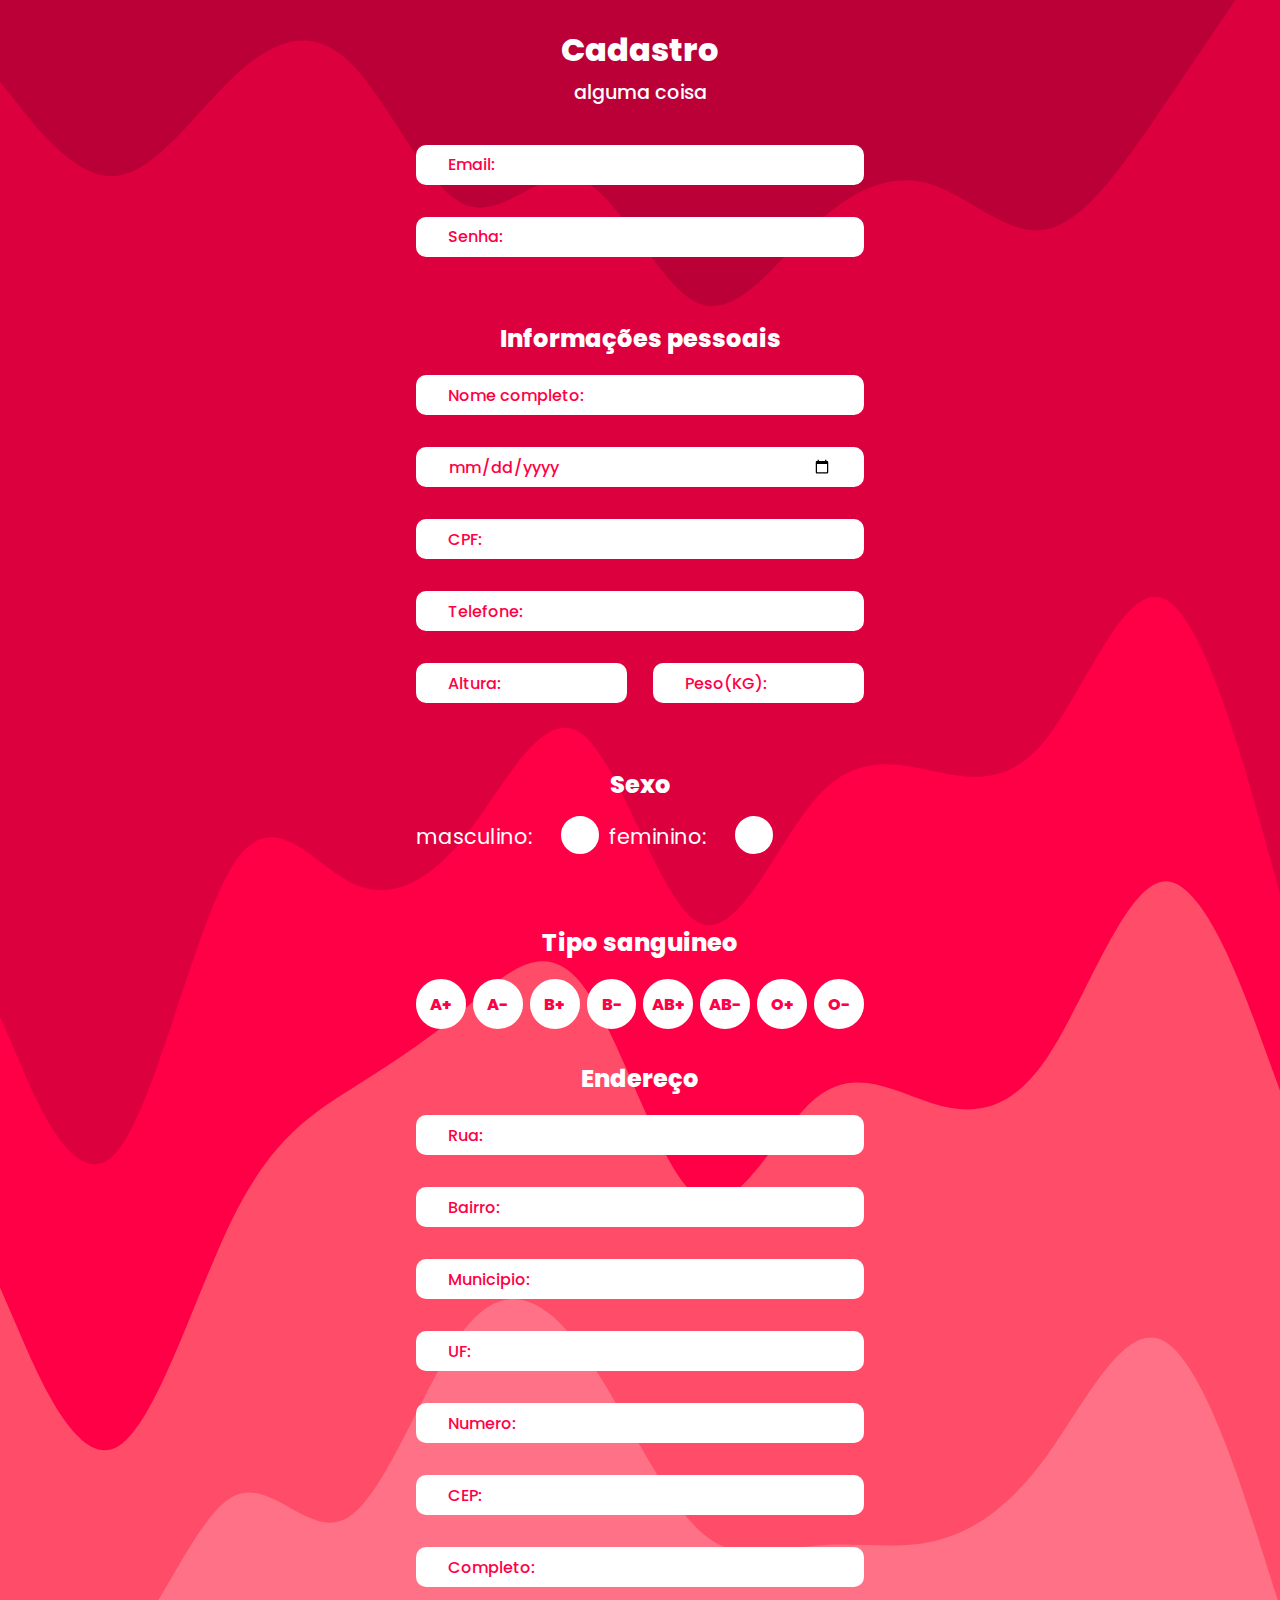
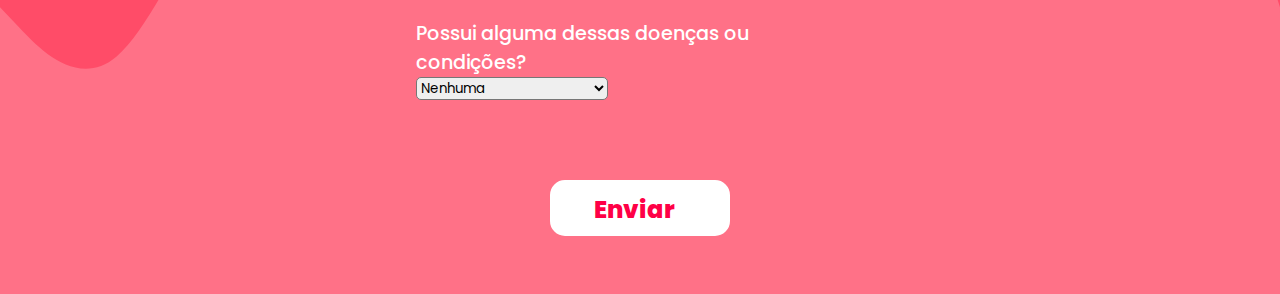
==== views/cadastro.html @ 699baf09 "Add files via upload" ====
<!DOCTYPE html>
<html lang="en">
<head>
  <meta charset="UTF-8">
  <meta name="viewport" content="width=device-width, initial-scale=1.0">
  <title>Cadastro</title>

  <link type="image/png" sizes="32x32" rel="icon" href="assets/img/icons8-morcego-32.png">

  <link rel="stylesheet" href="../assets/css/cadastro.css">
  <link rel="stylesheet" href="../assets/css/md-cadastro.css">
  
  <script src="../assets/js/cadastro.js" defer></script>

  <link rel="stylesheet" href="https://cdnjs.cloudflare.com/ajax/libs/font-awesome/6.4.0/css/all.min.css"
  integrity="sha512-iecdLmaskl7CVkqkXNQ/ZH/XLlvWZOJyj7Yy7tcenmpD1ypASozpmT/E0iPtmFIB46ZmdtAc9eNBvH0H/ZpiBw=="
  crossorigin="anonymous" referrerpolicy="no-referrer"/>

</head>
<body>
  <main class="container-cadastro">
    <div class="titulo">
      <h1>Cadastro</h1>
      <p>alguma coisa</p>
    </div>

    <form action="\" method="post">
    <div class="email">
        <input type="email" name="email" id="email" placeholder="Email:">
        <input type="password" name="senha" id="senha" placeholder="Senha:">
    </div>

    <div class="info-pessoal">
      <p>Informações pessoais</p>
      
        <input type="text" name="nome" id="nome" placeholder="Nome completo:">
        <input type="date" name="data-nasc" id="data-nasc" >
        <input type="text" name="cpf" id="cpf" placeholder="CPF:">
        <input type="text" name="telefone" id="telefone" placeholder="Telefone:">

        <div class="peso-altura">
          <input type="number" name="altura" id="altura" placeholder="Altura:">
          <input type="number" name="peso" id="peso" placeholder="Peso(KG):">
        </div>
    </div>

    <div class="sexo">
      <p>Sexo</p>
      <div class="lista-sexo">
        <label for="masculino">masculino:</label>
        <input type="radio" name="sexo" id="masculino">
        <label for="feminino">feminino:</label>
        <input type="radio" name="sexo" id="feminino">
      </div>
    </div>
    
    <div class="tipo-sangue">
      <p>Tipo sanguineo</p>
      <div class="lista-sangue">
       <ul class="ul-sangue">
          <li  class="li-sangue">
            <label for="A-mais" class="A-mais">A+</label>
            <input type="radio" name="sangue" id="A-mais" >
          </li>

          <li  class="li-sangue">
            <label for="A-menos" class="A-menos">A-</label>
            <input type="radio" name="sangue" id="A-menos">
          </li>

          <li  class="li-sangue">
            <label for="B-mais" class="B-mais">B+</label>
            <input type="radio" name="sangue" id="B-mais">
          </li>

          <li  class="li-sangue">
            <label for="B-menos" class="B-menos">B-</label>
            <input type="radio" name="sangue" id="B-menos">
          </li>

          <li  class="li-sangue">
            <label for="AB-mais" class="AB-mais">AB+</label>
            <input type="radio" name="sangue" id="AB-mais">
          </li>

          <li  class="li-sangue">
            <label for="AB-menos" class="AB-menos">AB-</label>
            <input type="radio" name="sangue" id="AB-menos">
          </li>

          <li  class="li-sangue">
            <label for="O-mais"class="O-mais">O+</label>
            <input type="radio" name="sangue" id="O-mais">
          </li>

          <li  class="li-sangue">
            <label for="O-menos" class="O-menos">O-</label>
            <input type="radio" class="radio-sangue" name="sangue" id="O-menos">
          </li>
       </ul>
      </div>
    </div>
    <div class="endereco">
      <p>Endereço</p>
      <ul>
        <li><input type="text" name="rua" id="rua" placeholder="Rua:"></li>
        <li><input type="text" name="bairro" id="bairro" placeholder="Bairro:"></li>
        <li><input type="text" name="municipio" id="municipio" placeholder="Municipio:"></li>
        <li><input type="text" name="uf" id="uf" placeholder="UF:"></li>
        <li><input type="text" name="numero" id="numero" placeholder="Numero:"></li>
        <li><input type="text" name="cep" id="cep" placeholder="CEP:"></li>
        <li><input type="text" name="completo" id="completo" placeholder="Completo:"></li>
      </ul>
    </div>
    <div class="doenca">
      <label for="select-doencas">Possui alguma dessas doenças ou condições? </label>
      <select name="select-doencas" id="select-doencas">
        <option value="0">Nenhuma</option>
        <option value="1">Síndrome cardiorrenal</option>
        <option value="2">Doença hematológica</option>
        <option value="3">Doença pulmonar</option>
        <option value="4">Doença hepática</option>
        <option value="5">Doença autoimune</option>
        <option value="6">Diabete</option>
        <option value="7">hipertireoidismo</option>
        <option value="8">Hanseníase</option>
        <option value="9">Tuberculose</option>
        <option value="10">Câncer</option>
        <option value="11">Sangramentos anormais</option>
        <option value="12">Chagas</option>
        <option value="13">Hepatite</option>
        <option value="14">AIDS</option>
        <option value="15">Sífilis</option>
      </select>
    </div>
    <button>Enviar<i class="fa-solid fa-paper-plane"></i></button>
  </form>
  </main>
  
</body>
</html>
---- assets/css/cadastro.css ----
@charset "UTF-8";

@import url('https://fonts.googleapis.com/css2?family=Grenze+Gotisch:wght@100;200;300;400;500;600;700;800;900&family=Merriweather:wght@300;400;700;900&family=Poppins:ital,wght@0,100;0,200;0,300;0,400;0,500;0,800;0,900;1,100;1,200;1,300;1,400;1,800&display=swap');

*{
  margin: 0;
  padding: 0;
  box-sizing: border-box;
  font-family: 'Poppins', sans-serif;
}

main {
  width: 100%;
  padding: 2% 15%;  
  background-image: url(../img/background-cadastro.svg);
  background-repeat: no-repeat;
  background-position: center;
  background-size: cover;
}

.titulo {
  width: 100%;
  text-align: center;
  padding-bottom: 1.5%;
}

form {
  width: 100%;
  display: flex;
  flex-direction: column;
  justify-content: center;
  align-items: center;
}

form ul{
  list-style: none;
}

form p {
  font-size: 1.5rem;
  padding-top: 2rem;
  padding-bottom: 1.2rem;
  color: white;
  font-weight: 800;
}
.titulo h1{
  font-size: 2rem;
  padding-bottom: .3rem;
  color: white;
  font-weight: 800;
}
.titulo p{
  font-size: 1.2rem;
  padding-bottom: 1.5rem;
  color: white;
  font-weight: 500;
}

form input {
  padding: .4rem 2rem;
  height: 2.5rem;
  margin-bottom: 2rem;
  border-radius: 10px;
  border: none;
  color: #FF0046;
  font-weight: 500;
  font-size: 1rem;
}
form input::placeholder, form input[type=date] {
  color: #FF0046;
  font-size: 1rem;
  font-weight: 500;
  
}



.email{
  width: 100%;
  display: flex;
  flex-direction: column;
  align-items: center;
}

.email input{
  width: 50%;
  
  
  border: none;
  background-color: white;
  border-radius: 10px;
}

.info-pessoal {
  width: 100%;
  display: flex;
  flex-direction: column;
  align-items: center;
  flex-wrap: wrap;
}



.info-pessoal input{
  width: 50%;
  background-color: white;
  
}

.peso-altura {
  width: 50%;
  display: flex;
  flex-direction: row;
  flex-wrap: wrap;
  gap: 6%;
}
.peso-altura input {
  width: 47%;
}

.sexo {
  width: 100%;
  display: flex;
  flex-direction: column;
  align-items: center;
  color: white;
}

.lista-sexo { 
  width: 50%;
  display: flex; 
  gap: 2rem;
}
.lista-sexo label{ 
  font-size: 1.3rem;
  cursor: pointer;
  
}


.lista-sexo input[type='radio']:after {
  width: 2rem;
  height: 2rem;
  border-radius: 20px;
  top: -5px;
  left: -3px;
  position: relative;
  background-color: white;
  content: '';
  display: inline-block;
  visibility: visible;
  cursor: pointer;
  border: 3px solid white;
}

.lista-sexo input[type='radio']:checked:after {
  width: 2rem;
  height: 2rem;
  border-radius: 20px;
  top: -5px;
  left: -3px;
  position: relative;
  background-color: #FF7187;
  content: '';
  display: inline-block;
  visibility: visible;
  border: 3px solid white;
}

.tipo-sangue {
  width: 100%;
  display: flex;
  flex-direction: column;
  align-items: center;
}

.lista-sangue {
  width: 50%;
  display: flex;
  gap: 1rem;
  align-items: center;
}
.lista-sangue input[type='radio'] {
 display: none;
}

.lista-sangue ul {
  display: flex;
  justify-content: space-between;
  width: 100%;
  flex-wrap: wrap;
}
.lista-sangue label{
  display: inline-flex;
  width: 3.12rem;
  height: 3.12rem;
  font-weight: 800;
  place-items:center;
  background-color: white;
  border-radius: 50%;
  cursor: pointer;
  align-items: center;
  justify-content: center;
  cursor: pointer;
  color: #FF0046;
  border: 2px solid white;
  transition: .5s ease-in-out;
} 

.clicado {
  color: white  !important;
  background-color: transparent !important;
}

.endereco {
  width: 100%;
  display: flex;
  flex-direction: column;
  align-items: center;
}


.endereco ul{
  width: 50%;
  display: flex;
  flex-direction: column;
  align-items: center;
}
.endereco li, .endereco input{
  width: 100%;
}


.doenca {
  color: white;
  font-size: 1.2rem;
  font-weight: 500;
  width: 50%;
  display: flex;
  flex-direction: column;
  padding-bottom: 5rem;
  text-align: start;
}
.doenca select{
  width: 12rem;
  border-radius: 5px;
}






form button {
  width: 20%;
  height: 3.5rem;
  font-size: 1.5rem;
  padding: .5rem;
  font-weight: 800;
  color: #FF0046;
  border: none;
  border-radius: 15px;
  margin-bottom: 2rem;
  cursor: pointer;
  border: 4px solid white;
  background-color: white;
  transition: .5s ease-in-out;
}
form button:hover {
 background-color: transparent;
 color: white;
}
form button i {
  padding-left: .7rem;
}
---- assets/css/md-cadastro.css ----
@media screen and (max-width: 1237px) {
  .email input, .info-pessoal input, .lista-sexo, .lista-sangue, .endereco ul, .doenca {
    width: 70%;
  }
  
  .peso-altura {
    width: 70%;
    gap: 2%;
  }

  .peso-altura input {
    width: 49%;
  }

  form button {
    width: 30%;
  }
}


@media screen and (max-width: 900px) {
  .email input, .info-pessoal input, .lista-sexo, .lista-sangue, .endereco ul {
    width: 90%;
  }
  
  .peso-altura {
    width: 90%;
    gap: 2%;
  }

}

@media screen and (max-width: 773px) {
  .email input, .info-pessoal input, .lista-sexo, .lista-sangue, .endereco ul {
    width: 100%;
  }
  
  .peso-altura {
    width: 100%;
    gap: 2%;
  }

  
  form button {
    width: 40%;
  }

}

@media screen and (max-width: 620px) {
  
  main {
    padding: 2% 10%;
  }
}

@media screen and (max-width: 527px) {
  
  main {
    padding: 2% 5%;
  }
}
@media screen and (max-width: 499px) {
  
  main {
    padding: 2%;
  }
}
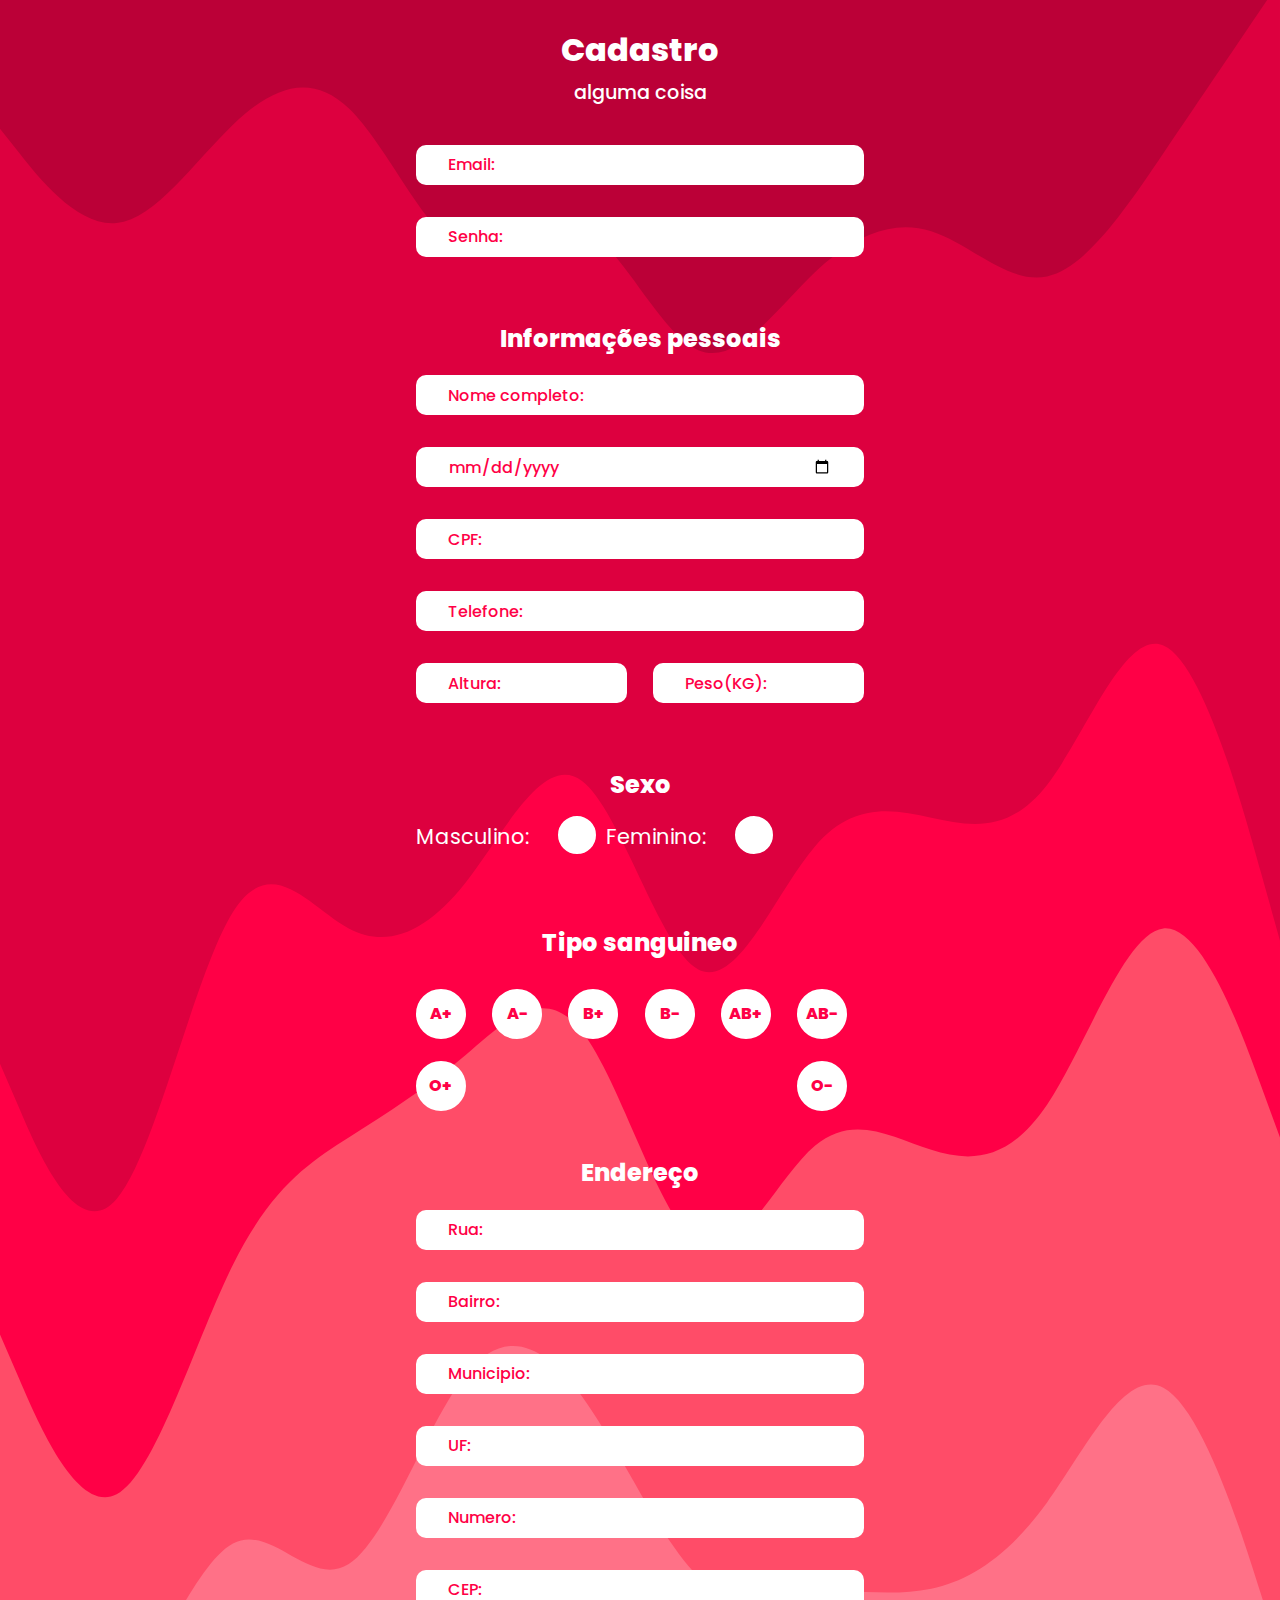
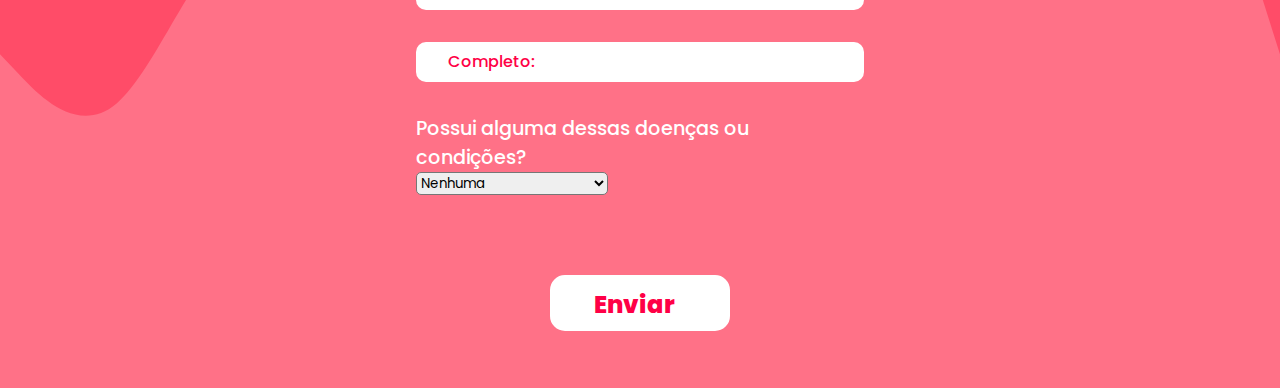
==== commit 05463c63: "Add files via upload" ====
--- a/views/cadastro.html
+++ b/views/cadastro.html
@@ -8,7 +8,7 @@
   <link type="image/png" sizes="32x32" rel="icon" href="assets/img/icons8-morcego-32.png">
 
   <link rel="stylesheet" href="../assets/css/cadastro.css">
-  <link rel="stylesheet" href="../assets/css/md-cadastro.css">
+  <link rel="stylesheet" href="../assets/css/mq-cadastro.css">
   
   <script src="../assets/js/cadastro.js" defer></script>
 
@@ -26,30 +26,30 @@
 
     <form action="\" method="post">
     <div class="email">
-        <input type="email" name="email" id="email" placeholder="Email:">
-        <input type="password" name="senha" id="senha" placeholder="Senha:">
+        <input type="email" name="email" id="email" placeholder="Email:" maxlength="100" minlength="15" required>
+        <input type="password" name="senha" id="senha" placeholder="Senha:" maxlength="50" minlength="5" required>
     </div>
 
     <div class="info-pessoal">
       <p>Informações pessoais</p>
-      
-        <input type="text" name="nome" id="nome" placeholder="Nome completo:">
-        <input type="date" name="data-nasc" id="data-nasc" >
-        <input type="text" name="cpf" id="cpf" placeholder="CPF:">
-        <input type="text" name="telefone" id="telefone" placeholder="Telefone:">
+       
+        <input type="text" name="nome" id="nome" placeholder="Nome completo:" maxlength="200" minlength="10"required>
+        <input type="date" name="data-nasc" id="data-nasc" required>
+        <input type="text" name="cpf" id="cpf" placeholder="CPF:" maxlength="14" minlength="14" required>
+        <input type="text" name="telefone" id="telefone" placeholder="Telefone:" maxlength="18" minlength="15" required>
 
         <div class="peso-altura">
-          <input type="number" name="altura" id="altura" placeholder="Altura:">
-          <input type="number" name="peso" id="peso" placeholder="Peso(KG):">
+          <input type="number" name="altura" id="altura" placeholder="Altura:" step="0.1" maxlength="4" minlength="3" required>
+          <input type="number" name="peso" id="peso" placeholder="Peso(KG):" step="0.1" maxlength="6" minlength="3" required>
         </div>
     </div>
 
     <div class="sexo">
       <p>Sexo</p>
-      <div class="lista-sexo">
-        <label for="masculino">masculino:</label>
-        <input type="radio" name="sexo" id="masculino">
-        <label for="feminino">feminino:</label>
+      <div class="lista-sexo " >
+        <label for="masculino">Masculino:</label>
+        <input type="radio" name="sexo" id="masculino" required>
+        <label for="feminino">Feminino:</label>
         <input type="radio" name="sexo" id="feminino">
       </div>
     </div>
@@ -60,42 +60,42 @@
        <ul class="ul-sangue">
           <li  class="li-sangue">
             <label for="A-mais" class="A-mais">A+</label>
-            <input type="radio" name="sangue" id="A-mais" >
+            <input type="radio" name="sangue" id="A-mais" required>
           </li>
 
           <li  class="li-sangue">
             <label for="A-menos" class="A-menos">A-</label>
-            <input type="radio" name="sangue" id="A-menos">
+            <input type="radio" name="sangue" id="A-menos" required>
           </li>
 
           <li  class="li-sangue">
             <label for="B-mais" class="B-mais">B+</label>
-            <input type="radio" name="sangue" id="B-mais">
+            <input type="radio" name="sangue" id="B-mais" required>
           </li>
 
           <li  class="li-sangue">
             <label for="B-menos" class="B-menos">B-</label>
-            <input type="radio" name="sangue" id="B-menos">
+            <input type="radio" name="sangue" id="B-menos" required>
           </li>
 
           <li  class="li-sangue">
             <label for="AB-mais" class="AB-mais">AB+</label>
-            <input type="radio" name="sangue" id="AB-mais">
+            <input type="radio" name="sangue" id="AB-mais" required>
           </li>
 
           <li  class="li-sangue">
             <label for="AB-menos" class="AB-menos">AB-</label>
-            <input type="radio" name="sangue" id="AB-menos">
+            <input type="radio" name="sangue" id="AB-menos" required>
           </li>
 
           <li  class="li-sangue">
             <label for="O-mais"class="O-mais">O+</label>
-            <input type="radio" name="sangue" id="O-mais">
+            <input type="radio" name="sangue" id="O-mais" required>
           </li>
 
           <li  class="li-sangue">
             <label for="O-menos" class="O-menos">O-</label>
-            <input type="radio" class="radio-sangue" name="sangue" id="O-menos">
+            <input type="radio" class="radio-sangue" name="sangue" id="O-menos" required> 
           </li>
        </ul>
       </div>
@@ -103,18 +103,18 @@
     <div class="endereco">
       <p>Endereço</p>
       <ul>
-        <li><input type="text" name="rua" id="rua" placeholder="Rua:"></li>
-        <li><input type="text" name="bairro" id="bairro" placeholder="Bairro:"></li>
-        <li><input type="text" name="municipio" id="municipio" placeholder="Municipio:"></li>
-        <li><input type="text" name="uf" id="uf" placeholder="UF:"></li>
-        <li><input type="text" name="numero" id="numero" placeholder="Numero:"></li>
-        <li><input type="text" name="cep" id="cep" placeholder="CEP:"></li>
+        <li><input type="text" name="rua" id="rua" placeholder="Rua:" required></li>
+        <li><input type="text" name="bairro" id="bairro" placeholder="Bairro:" required></li>
+        <li><input type="text" name="municipio" id="municipio" placeholder="Municipio:" required></li>
+        <li><input type="text" name="uf" id="uf" placeholder="UF:" required></li>
+        <li><input type="text" name="numero" id="numero" placeholder="Numero:" required></li>
+        <li><input type="text" name="cep" id="cep" placeholder="CEP:" required></li>
         <li><input type="text" name="completo" id="completo" placeholder="Completo:"></li>
       </ul>
     </div>
     <div class="doenca">
       <label for="select-doencas">Possui alguma dessas doenças ou condições? </label>
-      <select name="select-doencas" id="select-doencas">
+      <select name="select-doencas" id="select-doencas" required>
         <option value="0">Nenhuma</option>
         <option value="1">Síndrome cardiorrenal</option>
         <option value="2">Doença hematológica</option>
--- a/assets/css/cadastro.css
+++ b/assets/css/cadastro.css
@@ -181,7 +181,7 @@
   align-items: center;
 }
 .lista-sangue input[type='radio'] {
- display: none;
+ opacity: 0;
 }
 
 .lista-sangue ul {
@@ -245,11 +245,6 @@
   width: 12rem;
   border-radius: 5px;
 }
-
-
-
-
-
 
 form button {
   width: 20%;
--- a/assets/css/mq-cadastro.css
+++ b/assets/css/mq-cadastro.css
@@ -0,0 +1,68 @@
+@media screen and (max-width: 1237px) {
+  .email input, .info-pessoal input, .lista-sexo, .lista-sangue, .endereco ul, .doenca {
+    width: 70%;
+  }
+  
+  .peso-altura {
+    width: 70%;
+    gap: 2%;
+  }
+
+  .peso-altura input {
+    width: 49%;
+  }
+
+  form button {
+    width: 30%;
+  }
+}
+
+
+@media screen and (max-width: 900px) {
+  .email input, .info-pessoal input, .lista-sexo, .lista-sangue, .endereco ul {
+    width: 90%;
+  }
+  
+  .peso-altura {
+    width: 90%;
+    gap: 2%;
+  }
+
+}
+
+@media screen and (max-width: 773px) {
+  .email input, .info-pessoal input, .lista-sexo, .lista-sangue, .endereco ul {
+    width: 100%;
+  }
+  
+  .peso-altura {
+    width: 100%;
+    gap: 2%;
+  }
+
+  
+  form button {
+    width: 40%;
+  }
+
+}
+
+@media screen and (max-width: 620px) {
+  
+  main {
+    padding: 2% 10%;
+  }
+}
+
+@media screen and (max-width: 527px) {
+  
+  main {
+    padding: 2% 5%;
+  }
+}
+@media screen and (max-width: 499px) {
+  
+  main {
+    padding: 2%;
+  }
+}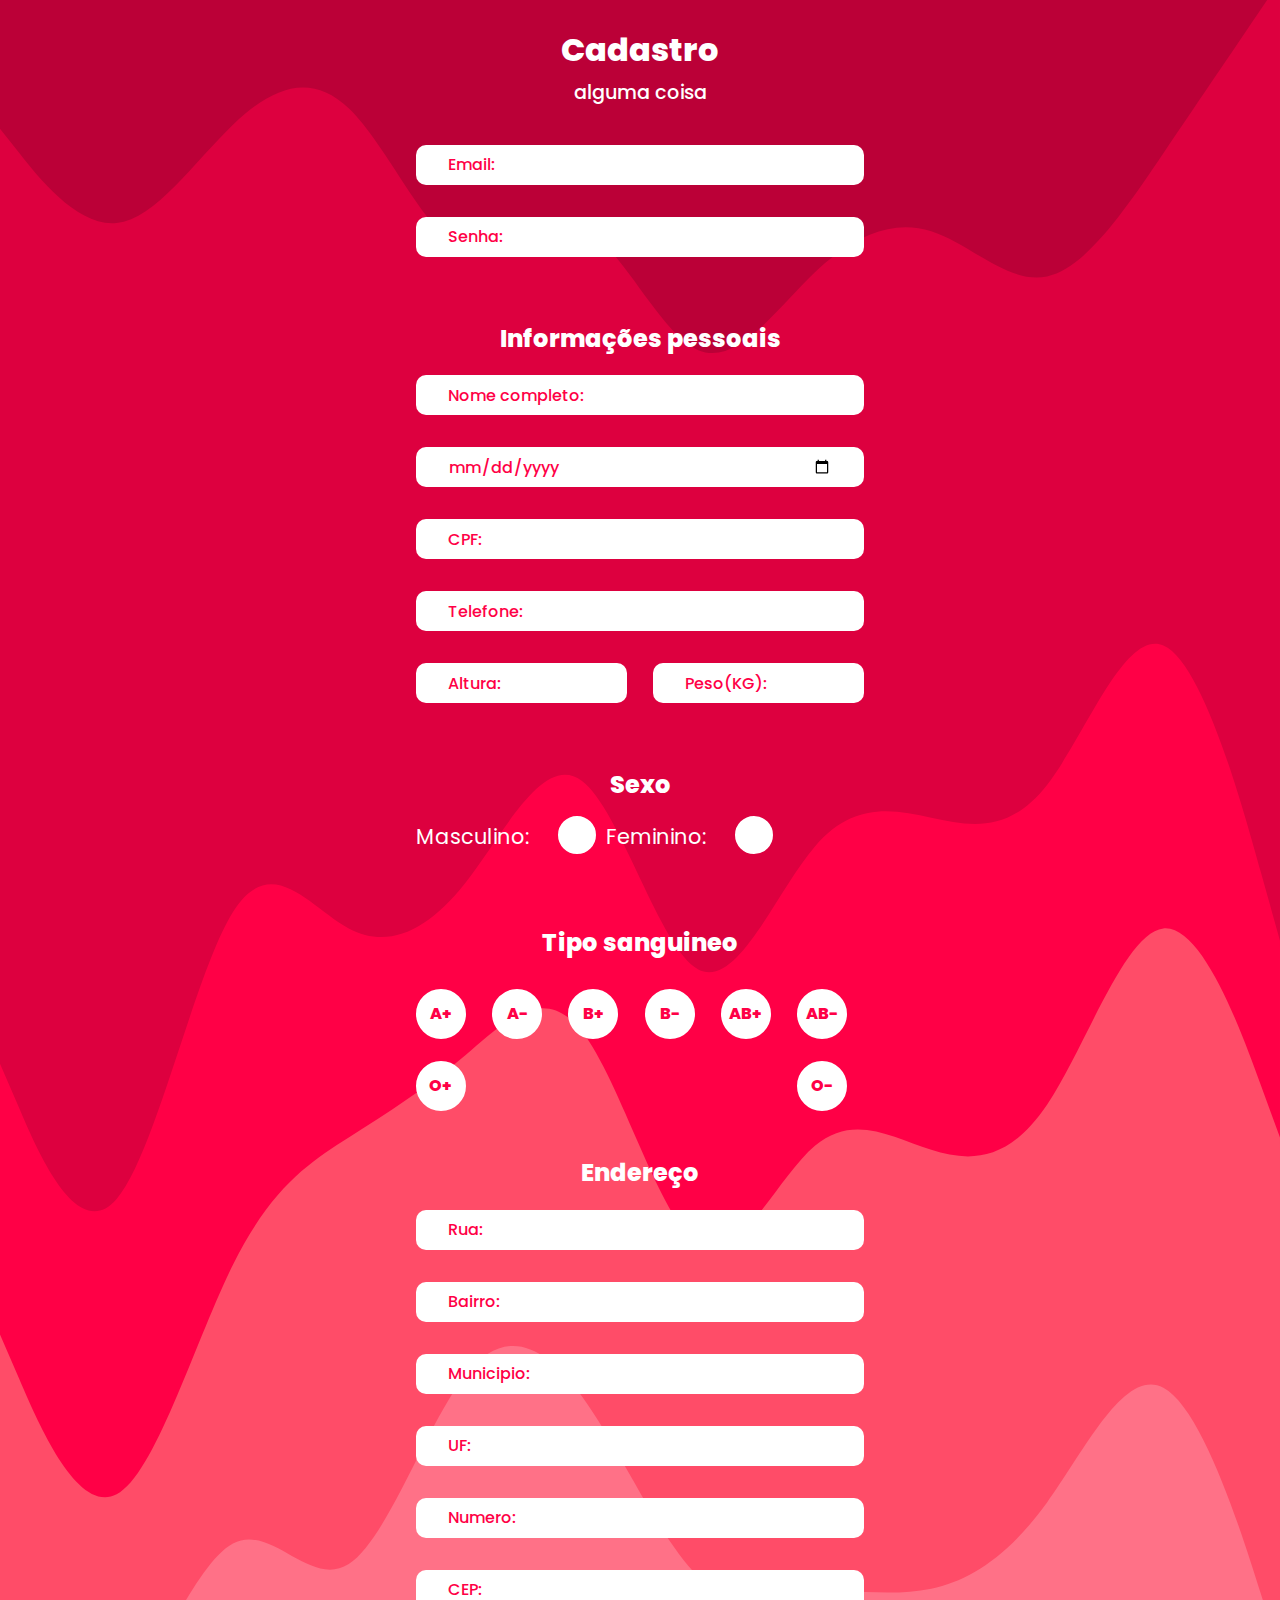
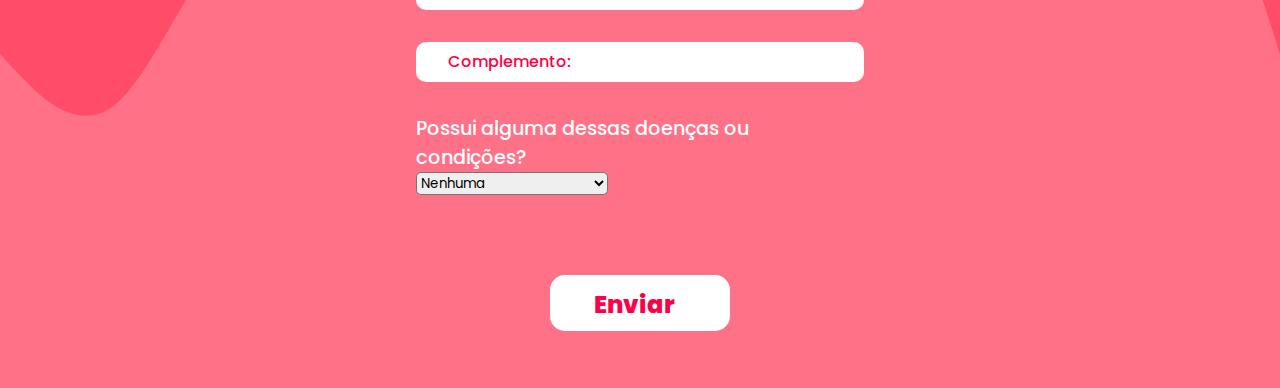
==== commit 93baeab1: "Add files via upload" ====
--- a/views/cadastro.html
+++ b/views/cadastro.html
@@ -11,6 +11,7 @@
   <link rel="stylesheet" href="../assets/css/mq-cadastro.css">
   
   <script src="../assets/js/cadastro.js" defer></script>
+  <script src="../assets/js/fetch-cadastro.js" defer></script>
 
   <link rel="stylesheet" href="https://cdnjs.cloudflare.com/ajax/libs/font-awesome/6.4.0/css/all.min.css"
   integrity="sha512-iecdLmaskl7CVkqkXNQ/ZH/XLlvWZOJyj7Yy7tcenmpD1ypASozpmT/E0iPtmFIB46ZmdtAc9eNBvH0H/ZpiBw=="
@@ -24,16 +25,16 @@
       <p>alguma coisa</p>
     </div>
 
-    <form action="\" method="post">
+    <form action="" method="post">
     <div class="email">
         <input type="email" name="email" id="email" placeholder="Email:" maxlength="100" minlength="15" required>
         <input type="password" name="senha" id="senha" placeholder="Senha:" maxlength="50" minlength="5" required>
     </div>
-
+    
     <div class="info-pessoal">
       <p>Informações pessoais</p>
        
-        <input type="text" name="nome" id="nome" placeholder="Nome completo:" maxlength="200" minlength="10"required>
+        <input type="text" name="nome" id="nome" placeholder="Nome completo:" minlength="10" maxlength="200" required>
         <input type="date" name="data-nasc" id="data-nasc" required>
         <input type="text" name="cpf" id="cpf" placeholder="CPF:" maxlength="14" minlength="14" required>
         <input type="text" name="telefone" id="telefone" placeholder="Telefone:" maxlength="18" minlength="15" required>
@@ -109,7 +110,7 @@
         <li><input type="text" name="uf" id="uf" placeholder="UF:" required></li>
         <li><input type="text" name="numero" id="numero" placeholder="Numero:" required></li>
         <li><input type="text" name="cep" id="cep" placeholder="CEP:" required></li>
-        <li><input type="text" name="completo" id="completo" placeholder="Completo:"></li>
+        <li><input type="text" name="complemento" id="complemento" placeholder="Complemento:"></li>
       </ul>
     </div>
     <div class="doenca">
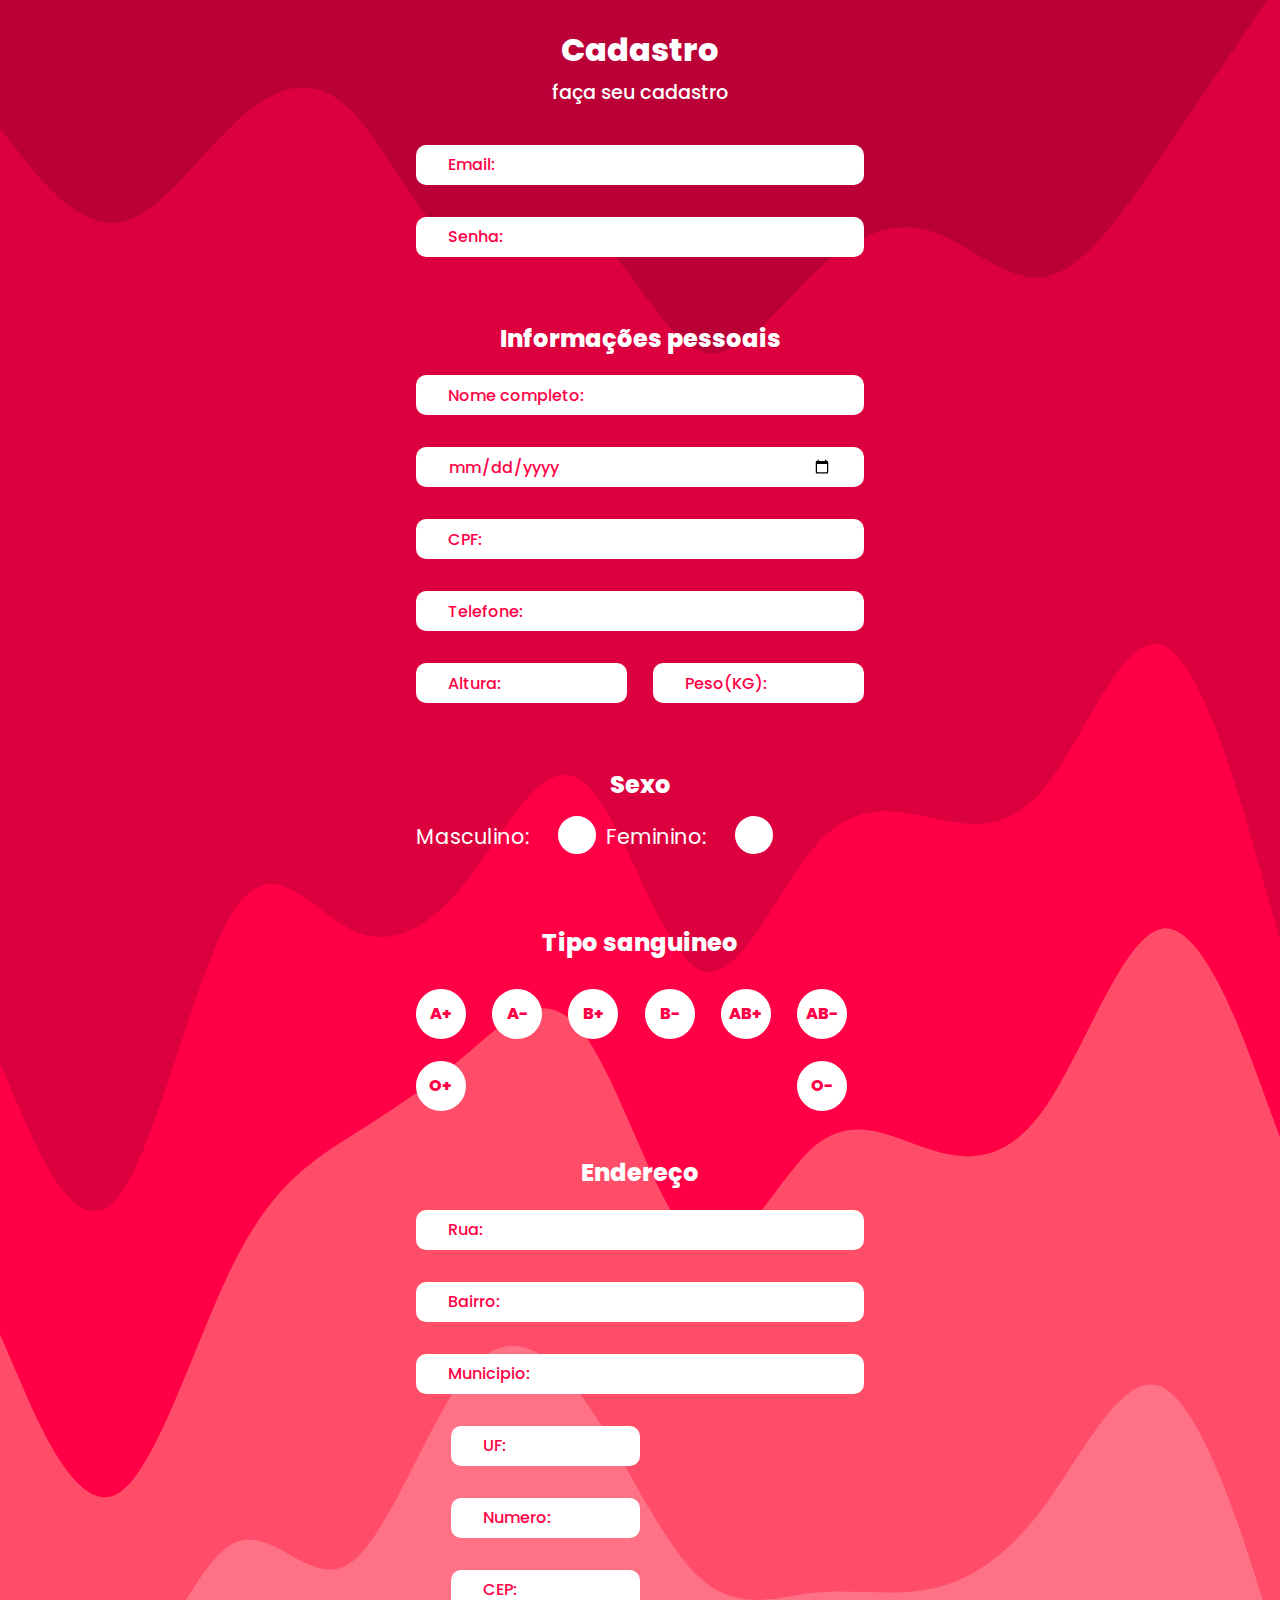
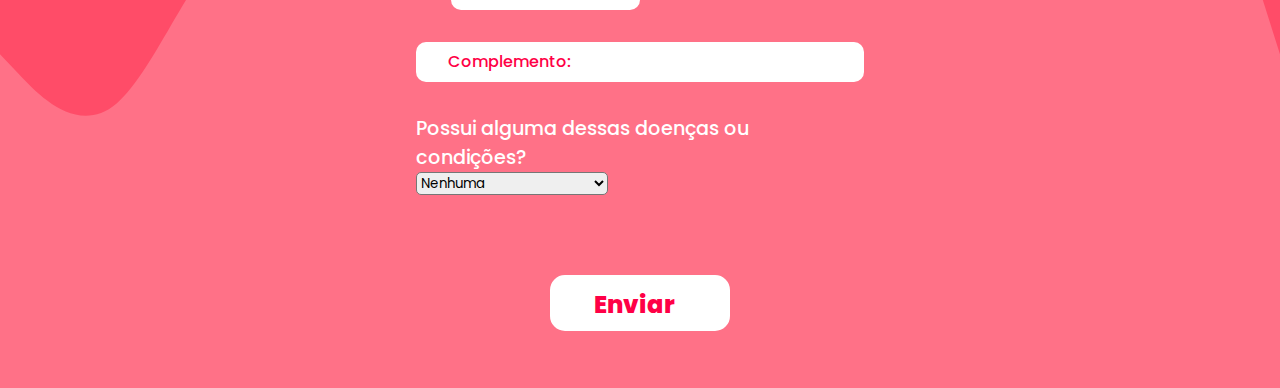
==== commit b3df63e1: "Add files via upload" ====
--- a/views/cadastro.html
+++ b/views/cadastro.html
@@ -22,7 +22,7 @@
   <main class="container-cadastro">
     <div class="titulo">
       <h1>Cadastro</h1>
-      <p>alguma coisa</p>
+      <p>faça seu cadastro</p>
     </div>
 
     <form action="" method="post">
@@ -30,7 +30,7 @@
         <input type="email" name="email" id="email" placeholder="Email:" maxlength="100" minlength="15" required>
         <input type="password" name="senha" id="senha" placeholder="Senha:" maxlength="50" minlength="5" required>
     </div>
-    
+
     <div class="info-pessoal">
       <p>Informações pessoais</p>
        
@@ -78,7 +78,7 @@
             <label for="B-menos" class="B-menos">B-</label>
             <input type="radio" name="sangue" id="B-menos" required>
           </li>
-
+        
           <li  class="li-sangue">
             <label for="AB-mais" class="AB-mais">AB+</label>
             <input type="radio" name="sangue" id="AB-mais" required>
@@ -101,18 +101,25 @@
        </ul>
       </div>
     </div>
+    
     <div class="endereco">
       <p>Endereço</p>
       <ul>
         <li><input type="text" name="rua" id="rua" placeholder="Rua:" required></li>
         <li><input type="text" name="bairro" id="bairro" placeholder="Bairro:" required></li>
         <li><input type="text" name="municipio" id="municipio" placeholder="Municipio:" required></li>
-        <li><input type="text" name="uf" id="uf" placeholder="UF:" required></li>
-        <li><input type="text" name="numero" id="numero" placeholder="Numero:" required></li>
-        <li><input type="text" name="cep" id="cep" placeholder="CEP:" required></li>
+        
+        <div class="frag-endereco">
+          <ul>
+            <li><input type="text" name="uf" id="uf" placeholder="UF:" required></li>
+            <li><input type="number" name="numero" id="numero" placeholder="Numero:" required></li>
+            <li><input type="text" name="cep" id="cep" placeholder="CEP:" required></li>
+          </ul>
+        </div>
         <li><input type="text" name="complemento" id="complemento" placeholder="Complemento:"></li>
       </ul>
     </div>
+    
     <div class="doenca">
       <label for="select-doencas">Possui alguma dessas doenças ou condições? </label>
       <select name="select-doencas" id="select-doencas" required>
@@ -134,6 +141,7 @@
         <option value="15">Sífilis</option>
       </select>
     </div>
+
     <button>Enviar<i class="fa-solid fa-paper-plane"></i></button>
   </form>
   </main>
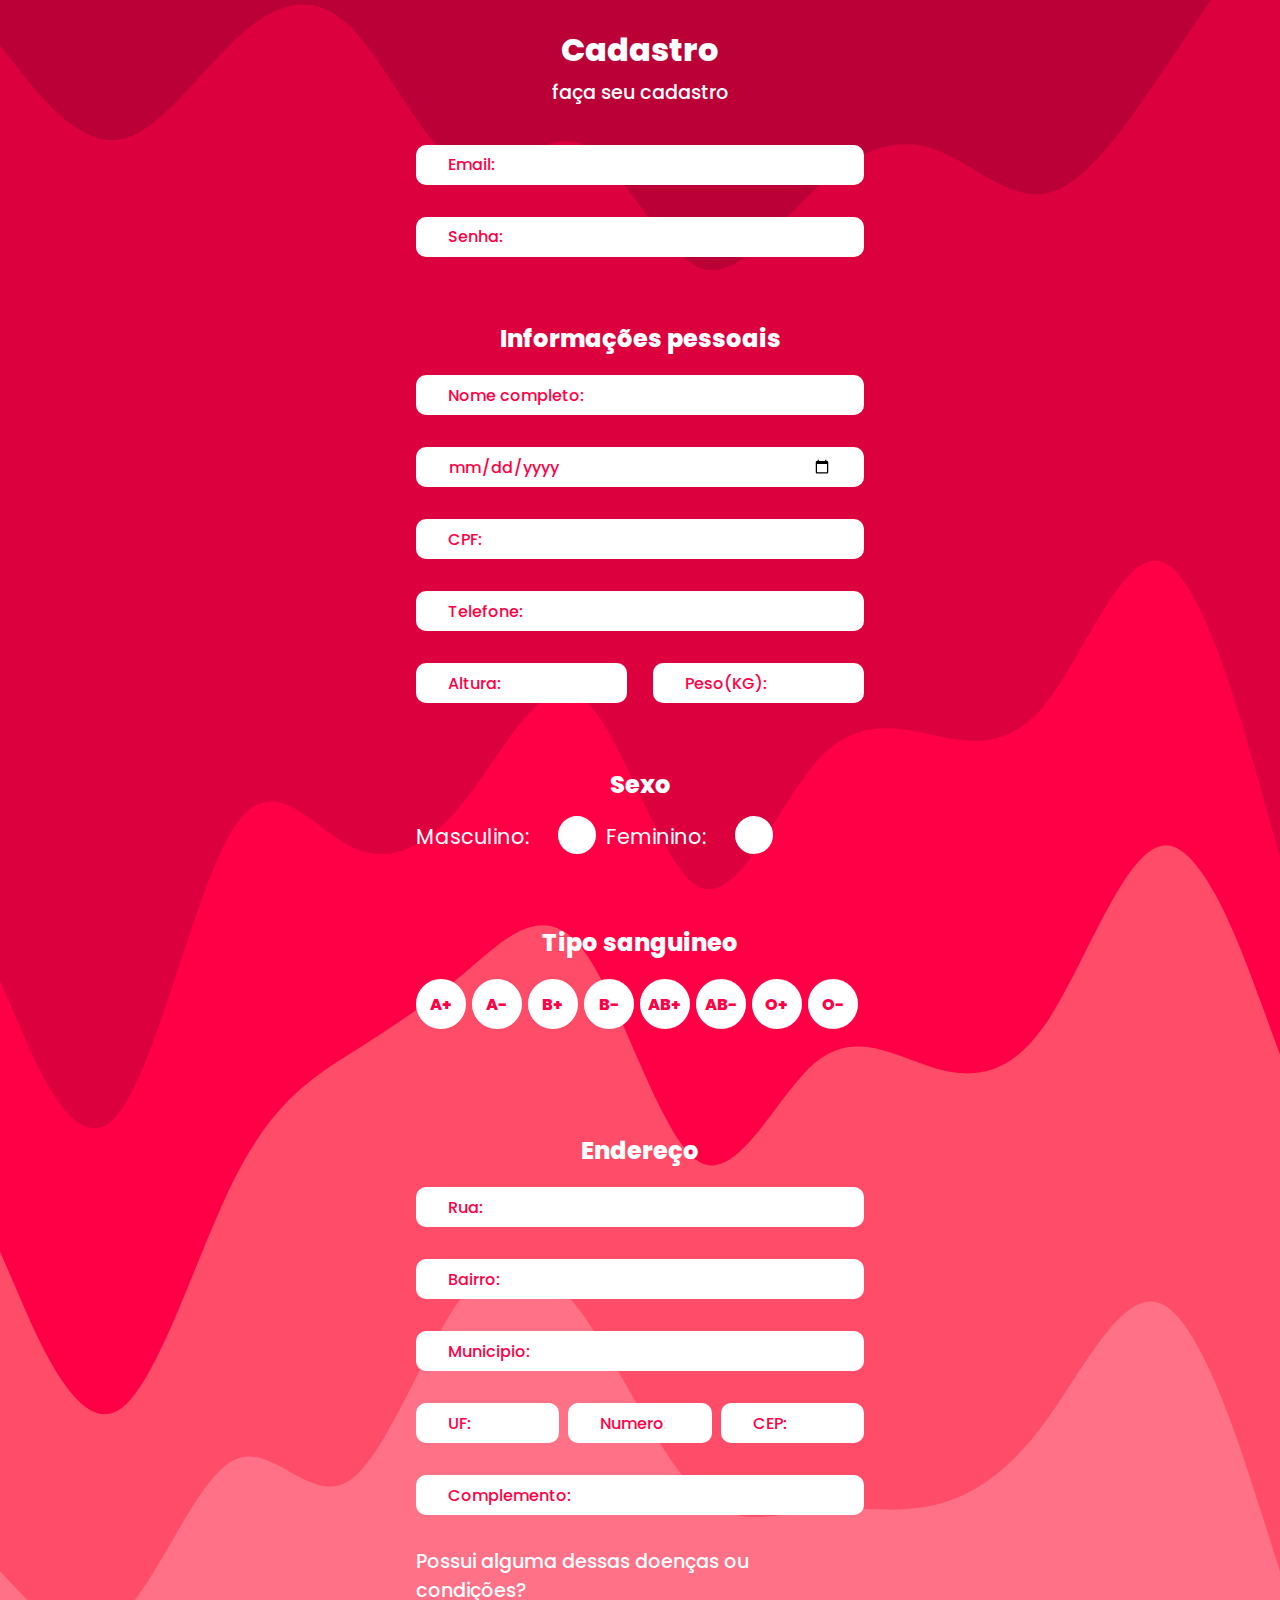
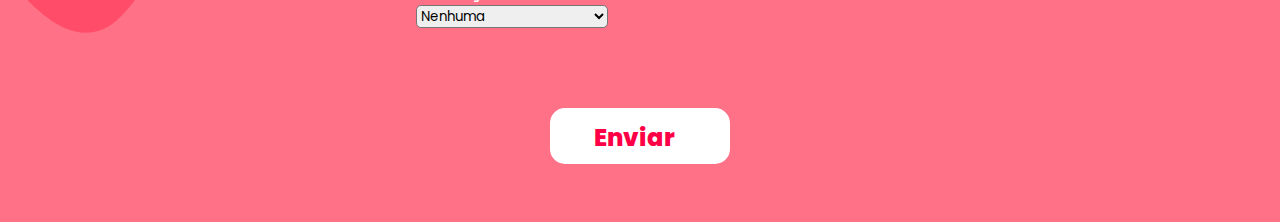
==== commit 07150433: "Add files via upload" ====
--- a/views/cadastro.html
+++ b/views/cadastro.html
@@ -1,5 +1,6 @@
 <!DOCTYPE html>
 <html lang="en">
+
 <head>
   <meta charset="UTF-8">
   <meta name="viewport" content="width=device-width, initial-scale=1.0">
@@ -9,15 +10,16 @@
 
   <link rel="stylesheet" href="../assets/css/cadastro.css">
   <link rel="stylesheet" href="../assets/css/mq-cadastro.css">
-  
+
   <script src="../assets/js/cadastro.js" defer></script>
   <script src="../assets/js/fetch-cadastro.js" defer></script>
 
   <link rel="stylesheet" href="https://cdnjs.cloudflare.com/ajax/libs/font-awesome/6.4.0/css/all.min.css"
-  integrity="sha512-iecdLmaskl7CVkqkXNQ/ZH/XLlvWZOJyj7Yy7tcenmpD1ypASozpmT/E0iPtmFIB46ZmdtAc9eNBvH0H/ZpiBw=="
-  crossorigin="anonymous" referrerpolicy="no-referrer"/>
+    integrity="sha512-iecdLmaskl7CVkqkXNQ/ZH/XLlvWZOJyj7Yy7tcenmpD1ypASozpmT/E0iPtmFIB46ZmdtAc9eNBvH0H/ZpiBw=="
+    crossorigin="anonymous" referrerpolicy="no-referrer" />
 
 </head>
+
 <body>
   <main class="container-cadastro">
     <div class="titulo">
@@ -26,125 +28,144 @@
     </div>
 
     <form action="" method="post">
-    <div class="email">
+      <div class="email">
         <input type="email" name="email" id="email" placeholder="Email:" maxlength="100" minlength="15" required>
         <input type="password" name="senha" id="senha" placeholder="Senha:" maxlength="50" minlength="5" required>
-    </div>
+      </div>
 
-    <div class="info-pessoal">
-      <p>Informações pessoais</p>
-       
+      <div class="info-pessoal">
+        <p>Informações pessoais</p>
+
         <input type="text" name="nome" id="nome" placeholder="Nome completo:" minlength="10" maxlength="200" required>
         <input type="date" name="data-nasc" id="data-nasc" required>
         <input type="text" name="cpf" id="cpf" placeholder="CPF:" maxlength="14" minlength="14" required>
         <input type="text" name="telefone" id="telefone" placeholder="Telefone:" maxlength="18" minlength="15" required>
 
         <div class="peso-altura">
-          <input type="number" name="altura" id="altura" placeholder="Altura:" step="0.1" maxlength="4" minlength="3" required>
-          <input type="number" name="peso" id="peso" placeholder="Peso(KG):" step="0.1" maxlength="6" minlength="3" required>
+          <input type="number" name="altura" id="altura" placeholder="Altura:" step="0.1" maxlength="4" minlength="3"
+            required>
+          <input type="number" name="peso" id="peso" placeholder="Peso(KG):" step="0.1" maxlength="6" minlength="3"
+            required>
         </div>
-    </div>
+      </div>
 
-    <div class="sexo">
-      <p>Sexo</p>
-      <div class="lista-sexo " >
-        <label for="masculino">Masculino:</label>
-        <input type="radio" name="sexo" id="masculino" required>
-        <label for="feminino">Feminino:</label>
-        <input type="radio" name="sexo" id="feminino">
+      <div class="sexo">
+        <p>Sexo</p>
+        <div class="lista-sexo ">
+          <label for="masculino">Masculino:</label>
+          <input type="radio" name="sexo" id="masculino" value="masculino" required>
+          <label for="feminino">Feminino:</label>
+          <input type="radio" name="sexo" id="feminino" value="feminino">
+        </div>
       </div>
-    </div>
-    
-    <div class="tipo-sangue">
-      <p>Tipo sanguineo</p>
-      <div class="lista-sangue">
-       <ul class="ul-sangue">
-          <li  class="li-sangue">
-            <label for="A-mais" class="A-mais">A+</label>
-            <input type="radio" name="sangue" id="A-mais" required>
+
+      <div class="tipo-sangue">
+        <p>Tipo sanguineo</p>
+        <div class="lista-sangue">
+          <ul class="ul-sangue">
+            <li class="li-sangue">
+              <label for="A-mais" class="A-mais">A+</label>
+              <input type="radio" name="sangue" id="A-mais" value="a+" required>
+            </li>
+
+            <li class="li-sangue">
+              <label for="A-menos" class="A-menos">A-</label>
+              <input type="radio" name="sangue" id="A-menos" value="a-">
+            </li>
+
+            <li class="li-sangue">
+              <label for="B-mais" class="B-mais">B+</label>
+              <input type="radio" name="sangue" id="B-mais" value="b+">
+            </li>
+
+            <li class="li-sangue">
+              <label for="B-menos" class="B-menos">B-</label>
+              <input type="radio" name="sangue" id="B-menos" value="b-">
+            </li>
+
+            <li class="li-sangue">
+              <label for="AB-mais" class="AB-mais">AB+</label>
+              <input type="radio" name="sangue" id="AB-mais" value="ab+">
+            </li>
+
+            <li class="li-sangue">
+              <label for="AB-menos" class="AB-menos">AB-</label>
+              <input type="radio" name="sangue" id="AB-menos" value="ab-">
+            </li>
+
+            <li class="li-sangue">
+              <label for="O-mais" class="O-mais">O+</label>
+              <input type="radio" name="sangue" id="O-mais" value="o+">
+            </li>
+
+            <li class="li-sangue">
+              <label for="O-menos" class="O-menos">O-</label>
+              <input type="radio" class="radio-sangue" name="sangue" id="O-menos" value="o-">
+            </li>
+          </ul>
+        </div>
+      </div>
+
+      <div class="endereco">
+        <p>Endereço</p>
+        <ul>
+          <li>
+            <input type="text" name="rua" id="rua" placeholder="Rua:" minlength="5" maxlength="50" required>
+          </li>
+          <li>
+            <input type="text" name="bairro" id="bairro" placeholder="Bairro:" minlength="5" maxlength="50" required>
+          </li>
+          <li>
+            <input type="text" name="municipio" id="municipio" placeholder="Municipio:" minlength="5" maxlength="50"
+              required>
           </li>
 
-          <li  class="li-sangue">
-            <label for="A-menos" class="A-menos">A-</label>
-            <input type="radio" name="sangue" id="A-menos" required>
+          <div class="frag-endereco">
+            <ul>
+              <li>
+                <input type="text" name="uf" id="uf" placeholder="UF:" minlength="2" maxlength="2" required>
+              </li>
+              <li>
+                <input type="number" name="numero" id="numero" placeholder="Numero:" minlength="1" maxlength="3"
+                  required>
+              </li>
+              <li>
+                <input type="text" name="cep" id="cep" placeholder="CEP:" minlength="9" maxlength="9" required>
+              </li>
+            </ul>
+          </div>
+          <li>
+            <input type="text" name="complemento" id="complemento" placeholder="Complemento:" maxlength="50">
           </li>
+        </ul>
+      </div>
 
-          <li  class="li-sangue">
-            <label for="B-mais" class="B-mais">B+</label>
-            <input type="radio" name="sangue" id="B-mais" required>
-          </li>
+      <div class="doenca">
+        <label for="select-doencas">Possui alguma dessas doenças ou condições? </label>
+        <select name="select-doencas" id="select-doencas" required>
+          <option value="0">Nenhuma</option>
+          <option value="1">Síndrome cardiorrenal</option>
+          <option value="2">Doença hematológica</option>
+          <option value="3">Doença pulmonar</option>
+          <option value="4">Doença hepática</option>
+          <option value="5">Doença autoimune</option>
+          <option value="6">Diabete</option>
+          <option value="7">hipertireoidismo</option>
+          <option value="8">Hanseníase</option>
+          <option value="9">Tuberculose</option>
+          <option value="10">Câncer</option>
+          <option value="11">Sangramentos anormais</option>
+          <option value="12">Chagas</option>
+          <option value="13">Hepatite</option>
+          <option value="14">AIDS</option>
+          <option value="15">Sífilis</option>
+        </select>
+      </div>
 
-          <li  class="li-sangue">
-            <label for="B-menos" class="B-menos">B-</label>
-            <input type="radio" name="sangue" id="B-menos" required>
-          </li>
-        
-          <li  class="li-sangue">
-            <label for="AB-mais" class="AB-mais">AB+</label>
-            <input type="radio" name="sangue" id="AB-mais" required>
-          </li>
+      <button>Enviar<i class="fa-solid fa-paper-plane"></i></button>
+    </form>
+  </main>
 
-          <li  class="li-sangue">
-            <label for="AB-menos" class="AB-menos">AB-</label>
-            <input type="radio" name="sangue" id="AB-menos" required>
-          </li>
+</body>
 
-          <li  class="li-sangue">
-            <label for="O-mais"class="O-mais">O+</label>
-            <input type="radio" name="sangue" id="O-mais" required>
-          </li>
-
-          <li  class="li-sangue">
-            <label for="O-menos" class="O-menos">O-</label>
-            <input type="radio" class="radio-sangue" name="sangue" id="O-menos" required> 
-          </li>
-       </ul>
-      </div>
-    </div>
-    
-    <div class="endereco">
-      <p>Endereço</p>
-      <ul>
-        <li><input type="text" name="rua" id="rua" placeholder="Rua:" required></li>
-        <li><input type="text" name="bairro" id="bairro" placeholder="Bairro:" required></li>
-        <li><input type="text" name="municipio" id="municipio" placeholder="Municipio:" required></li>
-        
-        <div class="frag-endereco">
-          <ul>
-            <li><input type="text" name="uf" id="uf" placeholder="UF:" required></li>
-            <li><input type="number" name="numero" id="numero" placeholder="Numero:" required></li>
-            <li><input type="text" name="cep" id="cep" placeholder="CEP:" required></li>
-          </ul>
-        </div>
-        <li><input type="text" name="complemento" id="complemento" placeholder="Complemento:"></li>
-      </ul>
-    </div>
-    
-    <div class="doenca">
-      <label for="select-doencas">Possui alguma dessas doenças ou condições? </label>
-      <select name="select-doencas" id="select-doencas" required>
-        <option value="0">Nenhuma</option>
-        <option value="1">Síndrome cardiorrenal</option>
-        <option value="2">Doença hematológica</option>
-        <option value="3">Doença pulmonar</option>
-        <option value="4">Doença hepática</option>
-        <option value="5">Doença autoimune</option>
-        <option value="6">Diabete</option>
-        <option value="7">hipertireoidismo</option>
-        <option value="8">Hanseníase</option>
-        <option value="9">Tuberculose</option>
-        <option value="10">Câncer</option>
-        <option value="11">Sangramentos anormais</option>
-        <option value="12">Chagas</option>
-        <option value="13">Hepatite</option>
-        <option value="14">AIDS</option>
-        <option value="15">Sífilis</option>
-      </select>
-    </div>
-
-    <button>Enviar<i class="fa-solid fa-paper-plane"></i></button>
-  </form>
-  </main>
-  
-</body>
 </html>--- a/assets/css/cadastro.css
+++ b/assets/css/cadastro.css
@@ -66,11 +66,11 @@
   font-weight: 500;
   font-size: 1rem;
 }
-form input::placeholder, form input[type=date] {
+
+form input::placeholder {
   color: #FF0046;
   font-size: 1rem;
   font-weight: 500;
-  
 }
 
 
@@ -188,7 +188,7 @@
   display: flex;
   justify-content: space-between;
   width: 100%;
-  flex-wrap: wrap;
+  
 }
 .lista-sangue label{
   display: inline-flex;
@@ -230,6 +230,13 @@
   width: 100%;
 }
 
+.frag-endereco ul{
+  display: flex;
+  flex-direction: row;
+  width: 100%;
+  gap: 2%;
+ 
+}
 
 .doenca {
   color: white;
